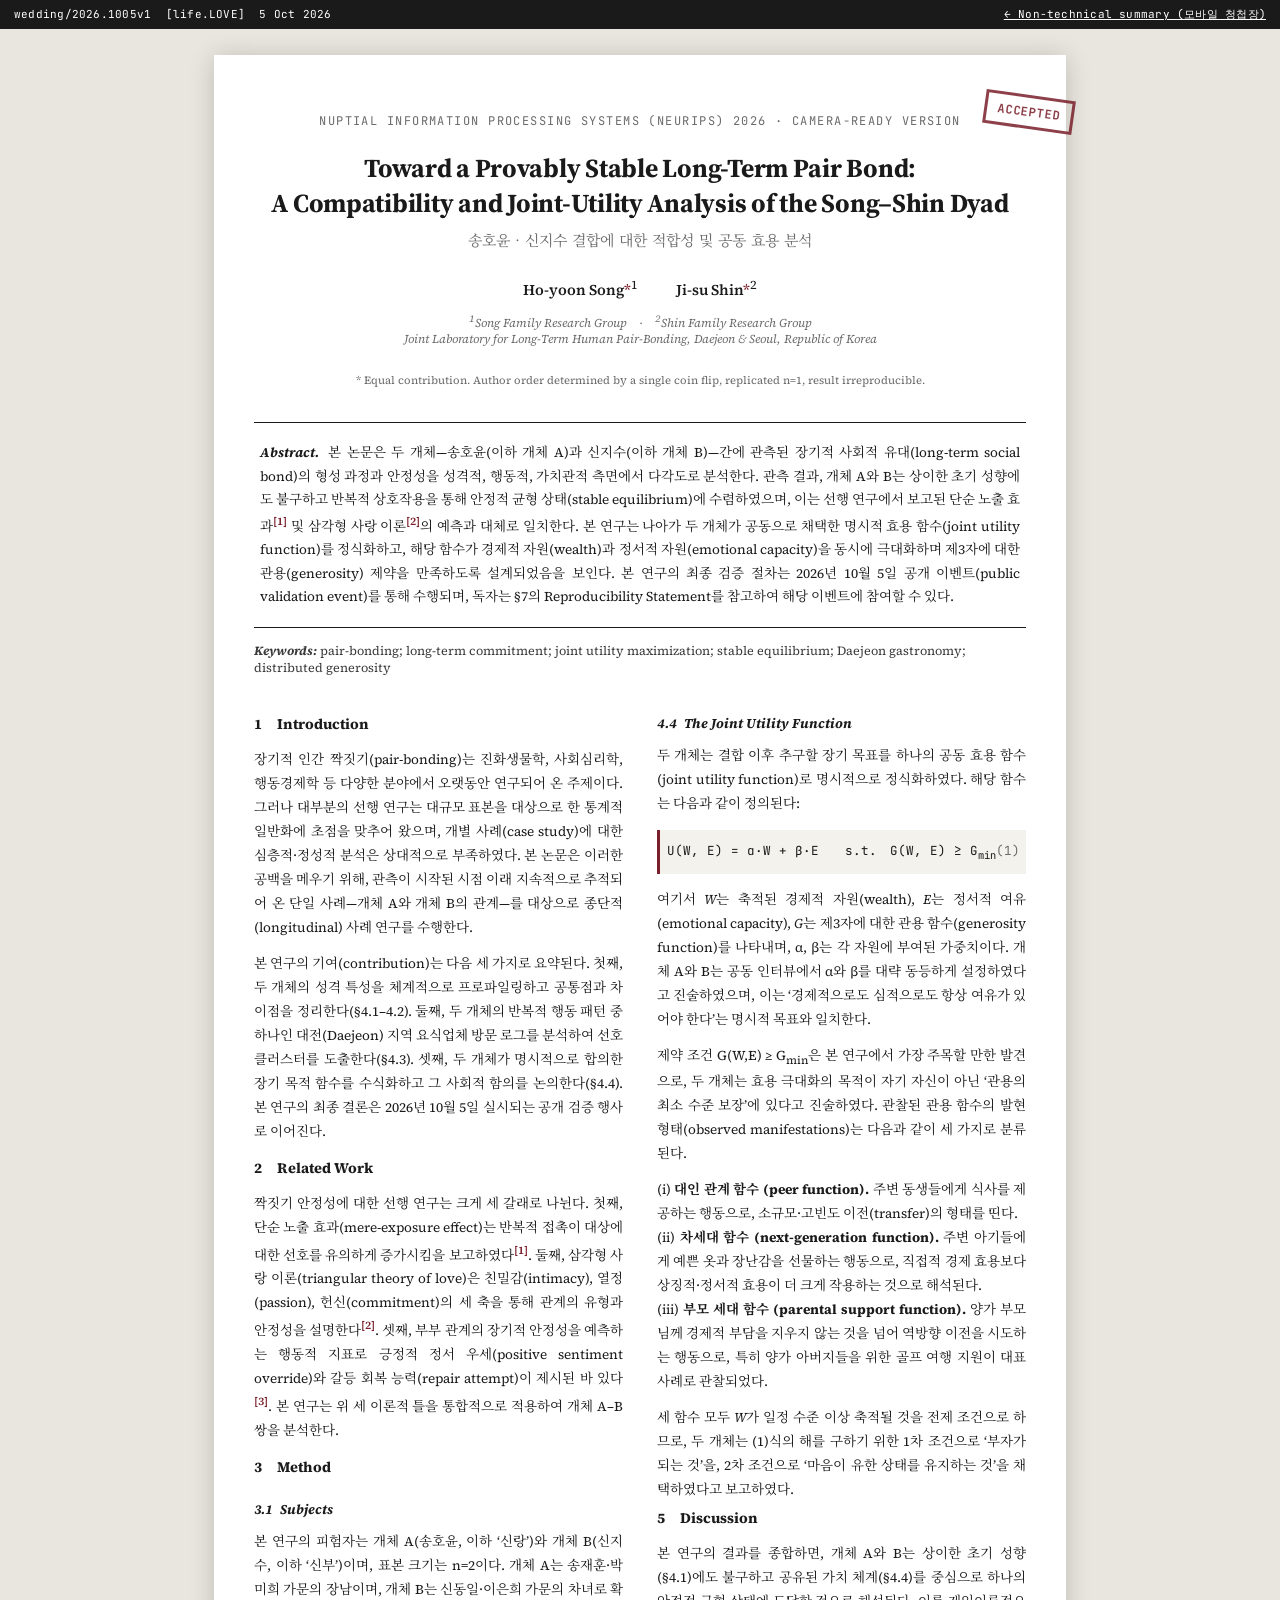
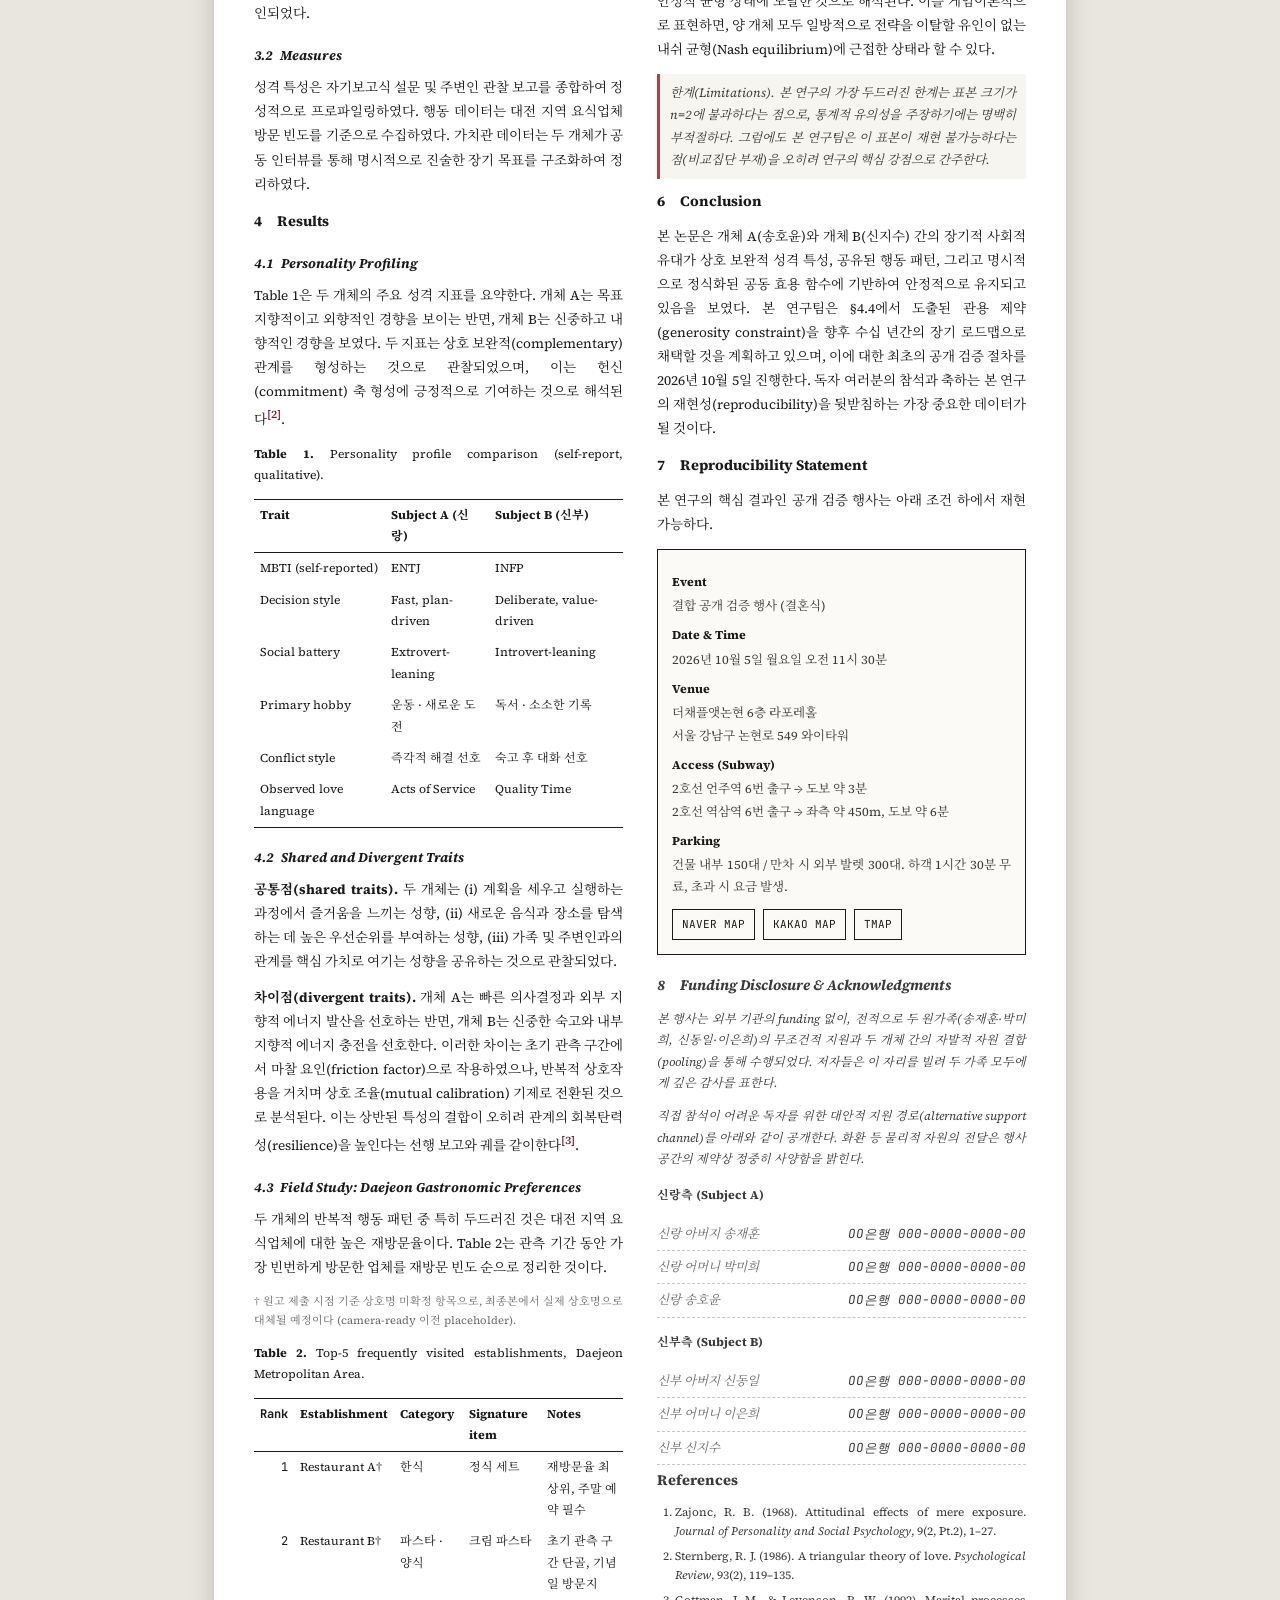
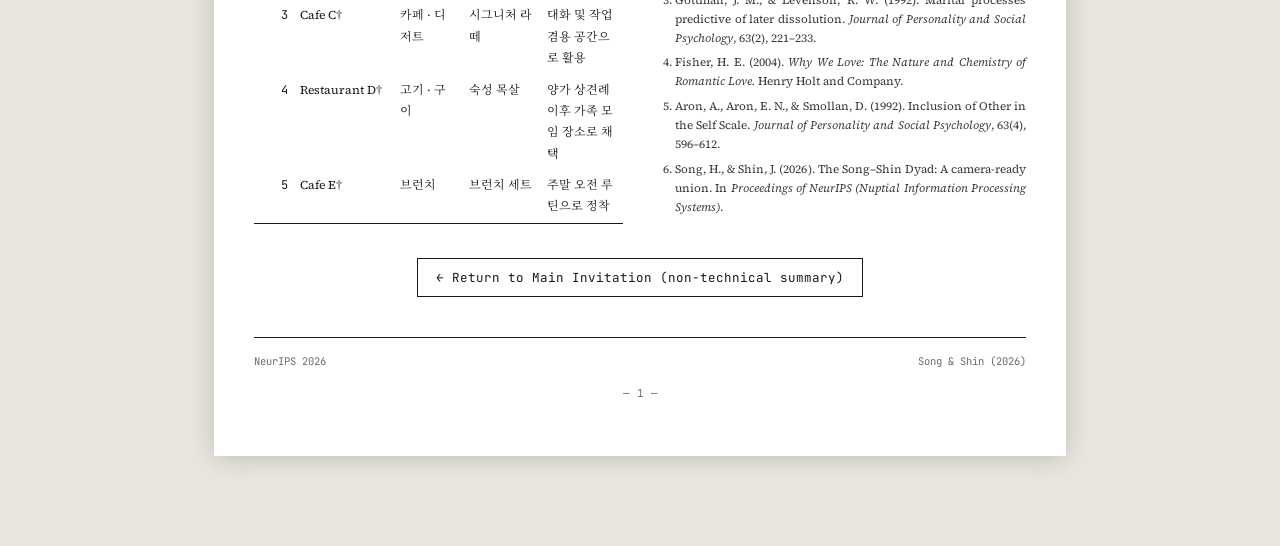
==== analysis/index.html @ 8af56f41 "Add /analysis: NeurIPS-paper-style couple analysis page Two-column academic-paper layout (single col" ====
<!DOCTYPE html>
<html lang="ko">
<head>
<meta charset="UTF-8">
<meta name="viewport" content="width=device-width, initial-scale=1.0">
<title>Toward a Provably Stable Long-Term Pair Bond — Song &amp; Shin, 2026</title>
<meta name="description" content="송호윤·신지수 결합에 대한 적합성 및 공동 효용 분석 (NeurIPS 2026 style)">
<link rel="stylesheet" href="../assets/css/analysis.css">
</head>
<body>

<div class="arxiv-bar">
  <span>wedding/2026.1005v1&nbsp; [life.LOVE] &nbsp;5 Oct 2026</span>
  <a href="../index.html">&larr; Non-technical summary (모바일 청첩장)</a>
</div>

<div class="paper-shell">
  <article class="paper">
    <div class="status-stamp">ACCEPTED</div>

    <p class="venue-line">Nuptial Information Processing Systems (NeurIPS) 2026 · Camera-Ready Version</p>

    <h1 class="paper-title-en">Toward a Provably Stable Long-Term Pair Bond:<br>A Compatibility and Joint-Utility Analysis of the Song&ndash;Shin Dyad</h1>
    <p class="paper-title-kr">송호윤 · 신지수 결합에 대한 적합성 및 공동 효용 분석</p>

    <p class="authors">
      <span class="name">Ho-yoon Song<span class="star">*</span></span><sup>1</sup>
      &emsp;&emsp;
      <span class="name">Ji-su Shin<span class="star">*</span></span><sup>2</sup>
    </p>
    <p class="affil">
      <sup>1</sup>Song Family Research Group&emsp;·&emsp;<sup>2</sup>Shin Family Research Group<br>
      Joint Laboratory for Long-Term Human Pair-Bonding, Daejeon &amp; Seoul, Republic of Korea
    </p>
    <p class="equal-contrib">* Equal contribution. Author order determined by a single coin flip, replicated n=1, result irreproducible.</p>

    <div class="abstract-box">
      <p><span class="label">Abstract.</span>
      본 논문은 두 개체&mdash;송호윤(이하 개체 A)과 신지수(이하 개체 B)&mdash;간에 관측된 장기적 사회적 유대(long-term social bond)의 형성 과정과 안정성을 성격적, 행동적, 가치관적 측면에서 다각도로 분석한다. 관측 결과, 개체 A와 B는 상이한 초기 성향에도 불구하고 반복적 상호작용을 통해 안정적 균형 상태(stable equilibrium)에 수렴하였으며, 이는 선행 연구에서 보고된 단순 노출 효과<sup class="cite">[1]</sup> 및 삼각형 사랑 이론<sup class="cite">[2]</sup>의 예측과 대체로 일치한다. 본 연구는 나아가 두 개체가 공동으로 채택한 명시적 효용 함수(joint utility function)를 정식화하고, 해당 함수가 경제적 자원(wealth)과 정서적 자원(emotional capacity)을 동시에 극대화하며 제3자에 대한 관용(generosity) 제약을 만족하도록 설계되었음을 보인다. 본 연구의 최종 검증 절차는 2026년 10월 5일 공개 이벤트(public validation event)를 통해 수행되며, 독자는 §7의 Reproducibility Statement를 참고하여 해당 이벤트에 참여할 수 있다.</p>
    </div>
    <p class="keywords"><span class="label">Keywords:</span> pair-bonding; long-term commitment; joint utility maximization; stable equilibrium; Daejeon gastronomy; distributed generosity</p>

    <div class="paper-body">

      <div class="section">
        <h2>1&emsp;Introduction</h2>
        <p>장기적 인간 짝짓기(pair-bonding)는 진화생물학, 사회심리학, 행동경제학 등 다양한 분야에서 오랫동안 연구되어 온 주제이다. 그러나 대부분의 선행 연구는 대규모 표본을 대상으로 한 통계적 일반화에 초점을 맞추어 왔으며, 개별 사례(case study)에 대한 심층적&middot;정성적 분석은 상대적으로 부족하였다. 본 논문은 이러한 공백을 메우기 위해, 관측이 시작된 시점 이래 지속적으로 추적되어 온 단일 사례&mdash;개체 A와 개체 B의 관계&mdash;를 대상으로 종단적(longitudinal) 사례 연구를 수행한다.</p>
        <p>본 연구의 기여(contribution)는 다음 세 가지로 요약된다. 첫째, 두 개체의 성격 특성을 체계적으로 프로파일링하고 공통점과 차이점을 정리한다(§4.1&ndash;4.2). 둘째, 두 개체의 반복적 행동 패턴 중 하나인 대전(Daejeon) 지역 요식업체 방문 로그를 분석하여 선호 클러스터를 도출한다(§4.3). 셋째, 두 개체가 명시적으로 합의한 장기 목적 함수를 수식화하고 그 사회적 함의를 논의한다(§4.4). 본 연구의 최종 결론은 2026년 10월 5일 실시되는 공개 검증 행사로 이어진다.</p>
      </div>

      <div class="section">
        <h2>2&emsp;Related Work</h2>
        <p>짝짓기 안정성에 대한 선행 연구는 크게 세 갈래로 나뉜다. 첫째, 단순 노출 효과(mere-exposure effect)는 반복적 접촉이 대상에 대한 선호를 유의하게 증가시킴을 보고하였다<sup class="cite">[1]</sup>. 둘째, 삼각형 사랑 이론(triangular theory of love)은 친밀감(intimacy), 열정(passion), 헌신(commitment)의 세 축을 통해 관계의 유형과 안정성을 설명한다<sup class="cite">[2]</sup>. 셋째, 부부 관계의 장기적 안정성을 예측하는 행동적 지표로 긍정적 정서 우세(positive sentiment override)와 갈등 회복 능력(repair attempt)이 제시된 바 있다<sup class="cite">[3]</sup>. 본 연구는 위 세 이론적 틀을 통합적으로 적용하여 개체 A&ndash;B 쌍을 분석한다.</p>
      </div>

      <div class="section">
        <h2>3&emsp;Method</h2>
        <h3>3.1&ensp;Subjects</h3>
        <p>본 연구의 피험자는 개체 A(송호윤, 이하 &lsquo;신랑&rsquo;)와 개체 B(신지수, 이하 &lsquo;신부&rsquo;)이며, 표본 크기는 n=2이다. 개체 A는 송재훈&middot;박미희 가문의 장남이며, 개체 B는 신동일&middot;이은희 가문의 차녀로 확인되었다.</p>
        <h3>3.2&ensp;Measures</h3>
        <p>성격 특성은 자기보고식 설문 및 주변인 관찰 보고를 종합하여 정성적으로 프로파일링하였다. 행동 데이터는 대전 지역 요식업체 방문 빈도를 기준으로 수집하였다. 가치관 데이터는 두 개체가 공동 인터뷰를 통해 명시적으로 진술한 장기 목표를 구조화하여 정리하였다.</p>
      </div>

      <div class="section">
        <h2>4&emsp;Results</h2>

        <h3>4.1&ensp;Personality Profiling</h3>
        <p>Table 1은 두 개체의 주요 성격 지표를 요약한다. 개체 A는 목표지향적이고 외향적인 경향을 보이는 반면, 개체 B는 신중하고 내향적인 경향을 보였다. 두 지표는 상호 보완적(complementary) 관계를 형성하는 것으로 관찰되었으며, 이는 헌신(commitment) 축 형성에 긍정적으로 기여하는 것으로 해석된다<sup class="cite">[2]</sup>.</p>

        <div class="table-wrap">
          <p class="table-caption"><span class="tag">Table 1.</span> Personality profile comparison (self-report, qualitative).</p>
          <table class="academic">
            <thead>
              <tr><th>Trait</th><th>Subject A (신랑)</th><th>Subject B (신부)</th></tr>
            </thead>
            <tbody>
              <tr><td>MBTI (self-reported)</td><td>ENTJ</td><td>INFP</td></tr>
              <tr><td>Decision style</td><td>Fast, plan-driven</td><td>Deliberate, value-driven</td></tr>
              <tr><td>Social battery</td><td>Extrovert-leaning</td><td>Introvert-leaning</td></tr>
              <tr><td>Primary hobby</td><td>운동 · 새로운 도전</td><td>독서 · 소소한 기록</td></tr>
              <tr><td>Conflict style</td><td>즉각적 해결 선호</td><td>숙고 후 대화 선호</td></tr>
              <tr><td>Observed love language</td><td>Acts of Service</td><td>Quality Time</td></tr>
            </tbody>
          </table>
        </div>

        <h3>4.2&ensp;Shared and Divergent Traits</h3>
        <p><strong>공통점(shared traits).</strong> 두 개체는 (i) 계획을 세우고 실행하는 과정에서 즐거움을 느끼는 성향, (ii) 새로운 음식과 장소를 탐색하는 데 높은 우선순위를 부여하는 성향, (iii) 가족 및 주변인과의 관계를 핵심 가치로 여기는 성향을 공유하는 것으로 관찰되었다.</p>
        <p><strong>차이점(divergent traits).</strong> 개체 A는 빠른 의사결정과 외부 지향적 에너지 발산을 선호하는 반면, 개체 B는 신중한 숙고와 내부 지향적 에너지 충전을 선호한다. 이러한 차이는 초기 관측 구간에서 마찰 요인(friction factor)으로 작용하였으나, 반복적 상호작용을 거치며 상호 조율(mutual calibration) 기제로 전환된 것으로 분석된다. 이는 상반된 특성의 결합이 오히려 관계의 회복탄력성(resilience)을 높인다는 선행 보고와 궤를 같이한다<sup class="cite">[3]</sup>.</p>

        <h3>4.3&ensp;Field Study: Daejeon Gastronomic Preferences</h3>
        <p>두 개체의 반복적 행동 패턴 중 특히 두드러진 것은 대전 지역 요식업체에 대한 높은 재방문율이다. Table 2는 관측 기간 동안 가장 빈번하게 방문한 업체를 재방문 빈도 순으로 정리한 것이다.</p>
        <p class="footnote">&dagger; 원고 제출 시점 기준 상호명 미확정 항목으로, 최종본에서 실제 상호명으로 대체될 예정이다 (camera-ready 이전 placeholder).</p>

        <div class="table-wrap">
          <p class="table-caption"><span class="tag">Table 2.</span> Top-5 frequently visited establishments, Daejeon Metropolitan Area.</p>
          <table class="academic">
            <thead>
              <tr><th class="num">Rank</th><th>Establishment</th><th>Category</th><th>Signature item</th><th>Notes</th></tr>
            </thead>
            <tbody>
              <tr><td class="num">1</td><td>Restaurant A&dagger;</td><td>한식</td><td>정식 세트</td><td>재방문율 최상위, 주말 예약 필수</td></tr>
              <tr><td class="num">2</td><td>Restaurant B&dagger;</td><td>파스타 · 양식</td><td>크림 파스타</td><td>초기 관측 구간 단골, 기념일 방문지</td></tr>
              <tr><td class="num">3</td><td>Cafe C&dagger;</td><td>카페 · 디저트</td><td>시그니처 라떼</td><td>대화 및 작업 겸용 공간으로 활용</td></tr>
              <tr><td class="num">4</td><td>Restaurant D&dagger;</td><td>고기 · 구이</td><td>숙성 목살</td><td>양가 상견례 이후 가족 모임 장소로 채택</td></tr>
              <tr><td class="num">5</td><td>Cafe E&dagger;</td><td>브런치</td><td>브런치 세트</td><td>주말 오전 루틴으로 정착</td></tr>
            </tbody>
          </table>
        </div>

        <h3>4.4&ensp;The Joint Utility Function</h3>
        <p>두 개체는 결합 이후 추구할 장기 목표를 하나의 공동 효용 함수(joint utility function)로 명시적으로 정식화하였다. 해당 함수는 다음과 같이 정의된다:</p>

        <div class="eqn">U(W, E) = &alpha;&middot;W + &beta;&middot;E&emsp;&emsp;s.t.&emsp;G(W, E) &ge; G<sub>min</sub><span class="eqn-num">(1)</span></div>

        <p>여기서 <em>W</em>는 축적된 경제적 자원(wealth), <em>E</em>는 정서적 여유(emotional capacity), <em>G</em>는 제3자에 대한 관용 함수(generosity function)를 나타내며, &alpha;, &beta;는 각 자원에 부여된 가중치이다. 개체 A와 B는 공동 인터뷰에서 &alpha;와 &beta;를 대략 동등하게 설정하였다고 진술하였으며, 이는 &lsquo;경제적으로도 심적으로도 항상 여유가 있어야 한다&rsquo;는 명시적 목표와 일치한다.</p>

        <p>제약 조건 G(W,E) &ge; G<sub>min</sub>은 본 연구에서 가장 주목할 만한 발견으로, 두 개체는 효용 극대화의 목적이 자기 자신이 아닌 &lsquo;관용의 최소 수준 보장&rsquo;에 있다고 진술하였다. 관찰된 관용 함수의 발현 형태(observed manifestations)는 다음과 같이 세 가지로 분류된다.</p>
        <p>(i) <strong>대인 관계 함수 (peer function).</strong> 주변 동생들에게 식사를 제공하는 행동으로, 소규모&middot;고빈도 이전(transfer)의 형태를 띤다.<br>
        (ii) <strong>차세대 함수 (next-generation function).</strong> 주변 아기들에게 예쁜 옷과 장난감을 선물하는 행동으로, 직접적 경제 효용보다 상징적&middot;정서적 효용이 더 크게 작용하는 것으로 해석된다.<br>
        (iii) <strong>부모 세대 함수 (parental support function).</strong> 양가 부모님께 경제적 부담을 지우지 않는 것을 넘어 역방향 이전을 시도하는 행동으로, 특히 양가 아버지들을 위한 골프 여행 지원이 대표 사례로 관찰되었다.</p>
        <p>세 함수 모두 <em>W</em>가 일정 수준 이상 축적될 것을 전제 조건으로 하므로, 두 개체는 (1)식의 해를 구하기 위한 1차 조건으로 &lsquo;부자가 되는 것&rsquo;을, 2차 조건으로 &lsquo;마음이 유한 상태를 유지하는 것&rsquo;을 채택하였다고 보고하였다.</p>
      </div>

      <div class="section">
        <h2>5&emsp;Discussion</h2>
        <p>본 연구의 결과를 종합하면, 개체 A와 B는 상이한 초기 성향(§4.1)에도 불구하고 공유된 가치 체계(§4.4)를 중심으로 하나의 안정적 균형 상태에 도달한 것으로 해석된다. 이를 게임이론적으로 표현하면, 양 개체 모두 일방적으로 전략을 이탈할 유인이 없는 내쉬 균형(Nash equilibrium)에 근접한 상태라 할 수 있다.</p>
        <blockquote class="note">한계(Limitations). 본 연구의 가장 두드러진 한계는 표본 크기가 n=2에 불과하다는 점으로, 통계적 유의성을 주장하기에는 명백히 부적절하다. 그럼에도 본 연구팀은 이 표본이 재현 불가능하다는 점(비교집단 부재)을 오히려 연구의 핵심 강점으로 간주한다.</blockquote>
      </div>

      <div class="section">
        <h2>6&emsp;Conclusion</h2>
        <p>본 논문은 개체 A(송호윤)와 개체 B(신지수) 간의 장기적 사회적 유대가 상호 보완적 성격 특성, 공유된 행동 패턴, 그리고 명시적으로 정식화된 공동 효용 함수에 기반하여 안정적으로 유지되고 있음을 보였다. 본 연구팀은 §4.4에서 도출된 관용 제약(generosity constraint)을 향후 수십 년간의 장기 로드맵으로 채택할 것을 계획하고 있으며, 이에 대한 최초의 공개 검증 절차를 2026년 10월 5일 진행한다. 독자 여러분의 참석과 축하는 본 연구의 재현성(reproducibility)을 뒷받침하는 가장 중요한 데이터가 될 것이다.</p>
      </div>

      <div class="section">
        <h2>7&emsp;Reproducibility Statement</h2>
        <p>본 연구의 핵심 결과인 공개 검증 행사는 아래 조건 하에서 재현 가능하다.</p>
        <div class="repro">
          <dl>
            <dt>Event</dt><dd>결합 공개 검증 행사 (결혼식)</dd>
            <dt>Date &amp; Time</dt><dd>2026년 10월 5일 월요일 오전 11시 30분</dd>
            <dt>Venue</dt><dd>더채플앳논현 6층 라포레홀<br>서울 강남구 논현로 549 와이타워</dd>
            <dt>Access (Subway)</dt><dd>2호선 언주역 6번 출구 → 도보 약 3분<br>2호선 역삼역 6번 출구 → 좌측 약 450m, 도보 약 6분</dd>
            <dt>Parking</dt><dd>건물 내부 150대 / 만차 시 외부 발렛 300대. 하객 1시간 30분 무료, 초과 시 요금 발생.</dd>
          </dl>
          <div class="btn-row">
            <a href="https://map.naver.com/p/search/%EB%8D%94%EC%B1%84%ED%94%8C%EC%95%B3%EB%85%BC%ED%98%84" target="_blank" rel="noopener">NAVER MAP</a>
            <a href="https://map.kakao.com/?q=%EB%8D%94%EC%B1%84%ED%94%8C%EC%95%B3%EB%85%BC%ED%98%84" target="_blank" rel="noopener">KAKAO MAP</a>
            <a href="https://tmap.life/e737b422" target="_blank" rel="noopener">TMAP</a>
          </div>
        </div>
      </div>

      <div class="section ack">
        <h2>8&emsp;Funding Disclosure &amp; Acknowledgments</h2>
        <p>본 행사는 외부 기관의 funding 없이, 전적으로 두 원가족(송재훈&middot;박미희, 신동일&middot;이은희)의 무조건적 지원과 두 개체 간의 자발적 자원 결합(pooling)을 통해 수행되었다. 저자들은 이 자리를 빌려 두 가족 모두에게 깊은 감사를 표한다.</p>
        <p>직접 참석이 어려운 독자를 위한 대안적 지원 경로(alternative support channel)를 아래와 같이 공개한다. 화환 등 물리적 자원의 전달은 행사 공간의 제약상 정중히 사양함을 밝힌다.</p>

        <p style="font-weight:700; font-style:normal; margin-top:14px;">신랑측 (Subject A)</p>
        <ul class="account-list">
          <li><span class="who">신랑 아버지 송재훈</span><span class="num">OO은행 000-0000-0000-00</span></li>
          <li><span class="who">신랑 어머니 박미희</span><span class="num">OO은행 000-0000-0000-00</span></li>
          <li><span class="who">신랑 송호윤</span><span class="num">OO은행 000-0000-0000-00</span></li>
        </ul>
        <p style="font-weight:700; font-style:normal; margin-top:14px;">신부측 (Subject B)</p>
        <ul class="account-list">
          <li><span class="who">신부 아버지 신동일</span><span class="num">OO은행 000-0000-0000-00</span></li>
          <li><span class="who">신부 어머니 이은희</span><span class="num">OO은행 000-0000-0000-00</span></li>
          <li><span class="who">신부 신지수</span><span class="num">OO은행 000-0000-0000-00</span></li>
        </ul>
      </div>

      <div class="section references">
        <h2>References</h2>
        <ol>
          <li>Zajonc, R. B. (1968). Attitudinal effects of mere exposure. <em>Journal of Personality and Social Psychology</em>, 9(2, Pt.2), 1&ndash;27.</li>
          <li>Sternberg, R. J. (1986). A triangular theory of love. <em>Psychological Review</em>, 93(2), 119&ndash;135.</li>
          <li>Gottman, J. M., &amp; Levenson, R. W. (1992). Marital processes predictive of later dissolution. <em>Journal of Personality and Social Psychology</em>, 63(2), 221&ndash;233.</li>
          <li>Fisher, H. E. (2004). <em>Why We Love: The Nature and Chemistry of Romantic Love.</em> Henry Holt and Company.</li>
          <li>Aron, A., Aron, E. N., &amp; Smollan, D. (1992). Inclusion of Other in the Self Scale. <em>Journal of Personality and Social Psychology</em>, 63(4), 596&ndash;612.</li>
          <li>Song, H., &amp; Shin, J. (2026). The Song&ndash;Shin Dyad: A camera-ready union. In <em>Proceedings of NeurIPS (Nuptial Information Processing Systems)</em>.</li>
        </ol>
      </div>

    </div>

    <a class="back-link" href="../index.html">&larr; Return to Main Invitation (non-technical summary)</a>
    <div class="paper-footer">
      <span>NeurIPS 2026</span>
      <span>Song &amp; Shin (2026)</span>
    </div>
    <div class="page-num">&mdash; 1 &mdash;</div>
  </article>
</div>

</body>
</html>
---- assets/css/analysis.css ----
@import url('https://fonts.googleapis.com/css2?family=Noto+Serif+KR:wght@400;500;600;700&family=Source+Serif+4:ital,opsz,wght@0,8..60,400;0,8..60,600;1,8..60,400&family=JetBrains+Mono:wght@400;500&display=swap');

:root {
  --paper-bg: #ffffff;
  --page-bg: #e9e6df;
  --ink: #1a1a1a;
  --ink-soft: #3a3a3a;
  --rule: #1a1a1a;
  --muted: #6b6b6b;
  --accent: #7a1f2b;
  --accent-soft: #a8434f;
  --table-line: #1a1a1a;
  --serif-kr: "Noto Serif KR", serif;
  --serif-en: "Source Serif 4", "Times New Roman", Times, serif;
  --mono: "JetBrains Mono", ui-monospace, monospace;
}

* { box-sizing: border-box; }

html, body {
  margin: 0;
  padding: 0;
  background: var(--page-bg);
  color: var(--ink);
  font-family: var(--serif-en), var(--serif-kr);
}

.arxiv-bar {
  background: var(--ink);
  color: #fff;
  font-family: var(--mono);
  font-size: 11px;
  letter-spacing: 0.02em;
  padding: 7px 14px;
  display: flex;
  justify-content: space-between;
  flex-wrap: wrap;
  gap: 6px;
}
.arxiv-bar a { color: #fff; text-decoration: underline; }

.paper-shell {
  max-width: 880px;
  margin: 0 auto;
  padding: 26px 14px 90px;
}

.paper {
  background: var(--paper-bg);
  box-shadow: 0 2px 24px rgba(0,0,0,0.18);
  padding: 46px 40px 56px;
  position: relative;
}

.status-stamp {
  position: absolute;
  top: 40px;
  right: -8px;
  transform: rotate(8deg);
  border: 3px solid var(--accent);
  color: var(--accent);
  font-family: var(--mono);
  font-weight: 700;
  font-size: 12px;
  letter-spacing: 0.08em;
  padding: 6px 10px;
  opacity: 0.85;
}
@media (max-width: 640px) {
  .status-stamp {
    position: static;
    display: block;
    width: fit-content;
    margin: 0 auto 22px;
    transform: none;
  }
}

/* ---------- Header ---------- */
.venue-line {
  text-align: center;
  font-size: 12px;
  letter-spacing: 0.12em;
  color: var(--muted);
  text-transform: uppercase;
  margin-bottom: 22px;
  font-family: var(--mono);
}

.paper-title-en {
  text-align: center;
  font-size: 26px;
  font-weight: 700;
  line-height: 1.35;
  margin: 0 0 8px;
  letter-spacing: -0.01em;
}
.paper-title-kr {
  text-align: center;
  font-family: var(--serif-kr);
  font-size: 15px;
  color: var(--muted);
  margin: 0 0 26px;
}

.authors {
  text-align: center;
  font-size: 15px;
  margin-bottom: 4px;
}
.authors .name { font-weight: 600; }
.authors .star { color: var(--accent); }
.affil {
  text-align: center;
  font-size: 12px;
  color: var(--muted);
  font-style: italic;
  margin-bottom: 26px;
}
.equal-contrib {
  text-align: center;
  font-size: 11px;
  color: var(--muted);
  margin-bottom: 34px;
}

.abstract-box {
  border-top: 1.4px solid var(--rule);
  border-bottom: 1.4px solid var(--rule);
  padding: 18px 6px;
  margin-bottom: 10px;
}
.abstract-box .label {
  font-weight: 700;
  font-style: italic;
  margin-right: 4px;
}
.abstract-box p { margin: 0; font-size: 13.5px; line-height: 1.75; text-align: justify; }

.keywords {
  font-size: 12.5px;
  margin: 14px 0 36px;
  color: var(--ink-soft);
}
.keywords .label { font-weight: 700; font-style: italic; }

/* ---------- Body / two-column ---------- */
.paper-body {
  column-count: 1;
  column-gap: 34px;
  font-size: 13.5px;
  line-height: 1.78;
  text-align: justify;
}
@media (min-width: 720px) {
  .paper-body { column-count: 2; }
}

.paper-body h2 {
  font-size: 14.5px;
  font-weight: 700;
  margin: 0 0 10px;
  break-after: avoid;
  break-inside: avoid;
}
.paper-body h3 {
  font-size: 13.5px;
  font-weight: 700;
  font-style: italic;
  margin: 18px 0 8px;
  break-after: avoid;
}
.paper-body p { margin: 0 0 12px; }
.paper-body .section { margin-bottom: 4px; }

.eqn {
  font-family: var(--mono);
  font-size: 12.5px;
  text-align: center;
  margin: 14px 0;
  padding: 10px 6px;
  background: #f4f2ec;
  border-left: 3px solid var(--accent);
  break-inside: avoid;
}
.eqn-num { float: right; color: var(--muted); }

.footnote {
  font-size: 11px;
  color: var(--muted);
  break-inside: avoid;
}

blockquote.note {
  margin: 10px 0;
  padding: 8px 10px;
  border-left: 3px solid var(--accent-soft);
  background: #f7f5f0;
  font-size: 12.5px;
  font-style: italic;
  color: var(--ink-soft);
  break-inside: avoid;
}

/* ---------- Tables ---------- */
.table-wrap {
  break-inside: avoid-column;
  margin: 6px 0 18px;
}
.table-caption {
  font-size: 12px;
  margin-bottom: 6px;
}
.table-caption .tag { font-weight: 700; }
table.academic {
  width: 100%;
  border-collapse: collapse;
  font-size: 12px;
}
table.academic caption { caption-side: top; text-align: left; }
table.academic thead tr { border-top: 1.4px solid var(--table-line); border-bottom: 1px solid var(--table-line); }
table.academic tbody tr:last-child { border-bottom: 1.4px solid var(--table-line); }
table.academic th, table.academic td {
  padding: 5px 6px;
  text-align: left;
  vertical-align: top;
}
table.academic th { font-weight: 700; }
table.academic td.num, table.academic th.num { text-align: right; font-family: var(--mono); }

/* ---------- Reproducibility / event details ---------- */
.repro {
  break-inside: avoid-column;
  border: 1px solid var(--rule);
  padding: 14px 14px 8px;
  margin: 6px 0 18px;
  background: #fbfaf7;
}
.repro dl { margin: 0; }
.repro dt {
  font-weight: 700;
  font-size: 12px;
  margin-top: 8px;
}
.repro dd {
  margin: 2px 0 0;
  font-size: 12.5px;
  color: var(--ink-soft);
}
.repro .btn-row {
  display: flex;
  gap: 8px;
  margin: 10px 0 6px;
  flex-wrap: wrap;
}
.repro .btn-row a {
  font-family: var(--mono);
  font-size: 11px;
  border: 1px solid var(--ink);
  padding: 5px 9px;
  text-decoration: none;
  color: var(--ink);
}
.repro .btn-row a:hover { background: var(--ink); color: #fff; }

.account-list {
  font-size: 12.5px;
  margin: 6px 0 0;
  padding-left: 0;
  list-style: none;
}
.account-list li {
  display: flex;
  justify-content: space-between;
  gap: 8px;
  border-bottom: 1px dashed #c9c5ba;
  padding: 5px 0;
}
.account-list li .who { color: var(--muted); white-space: nowrap; }
.account-list li .num { font-family: var(--mono); }
@media (max-width: 480px) {
  .account-list li {
    flex-direction: column;
    gap: 2px;
  }
}

/* ---------- References ---------- */
.references {
  break-inside: avoid-column;
  font-size: 11.5px;
  line-height: 1.65;
  color: var(--ink-soft);
}
.references ol { margin: 0; padding-left: 18px; }
.references li { margin-bottom: 6px; }

.ack {
  font-size: 12px;
  font-style: italic;
  color: var(--ink-soft);
  break-inside: avoid-column;
}

/* ---------- Footer / nav ---------- */
.paper-footer {
  margin-top: 40px;
  padding-top: 16px;
  border-top: 1px solid var(--rule);
  display: flex;
  justify-content: space-between;
  align-items: center;
  font-family: var(--mono);
  font-size: 10.5px;
  color: var(--muted);
}

.back-link {
  display: block;
  text-align: center;
  margin: 22px auto 0;
  font-family: var(--mono);
  font-size: 12.5px;
  color: var(--ink);
  text-decoration: none;
  border: 1px solid var(--ink);
  padding: 10px 18px;
  width: fit-content;
  background: #fff;
}
.back-link:hover { background: var(--ink); color: #fff; }

.page-num {
  text-align: center;
  font-family: var(--mono);
  font-size: 11px;
  color: var(--muted);
  margin-top: 18px;
}

sup.cite { color: var(--accent); font-weight: 600; }
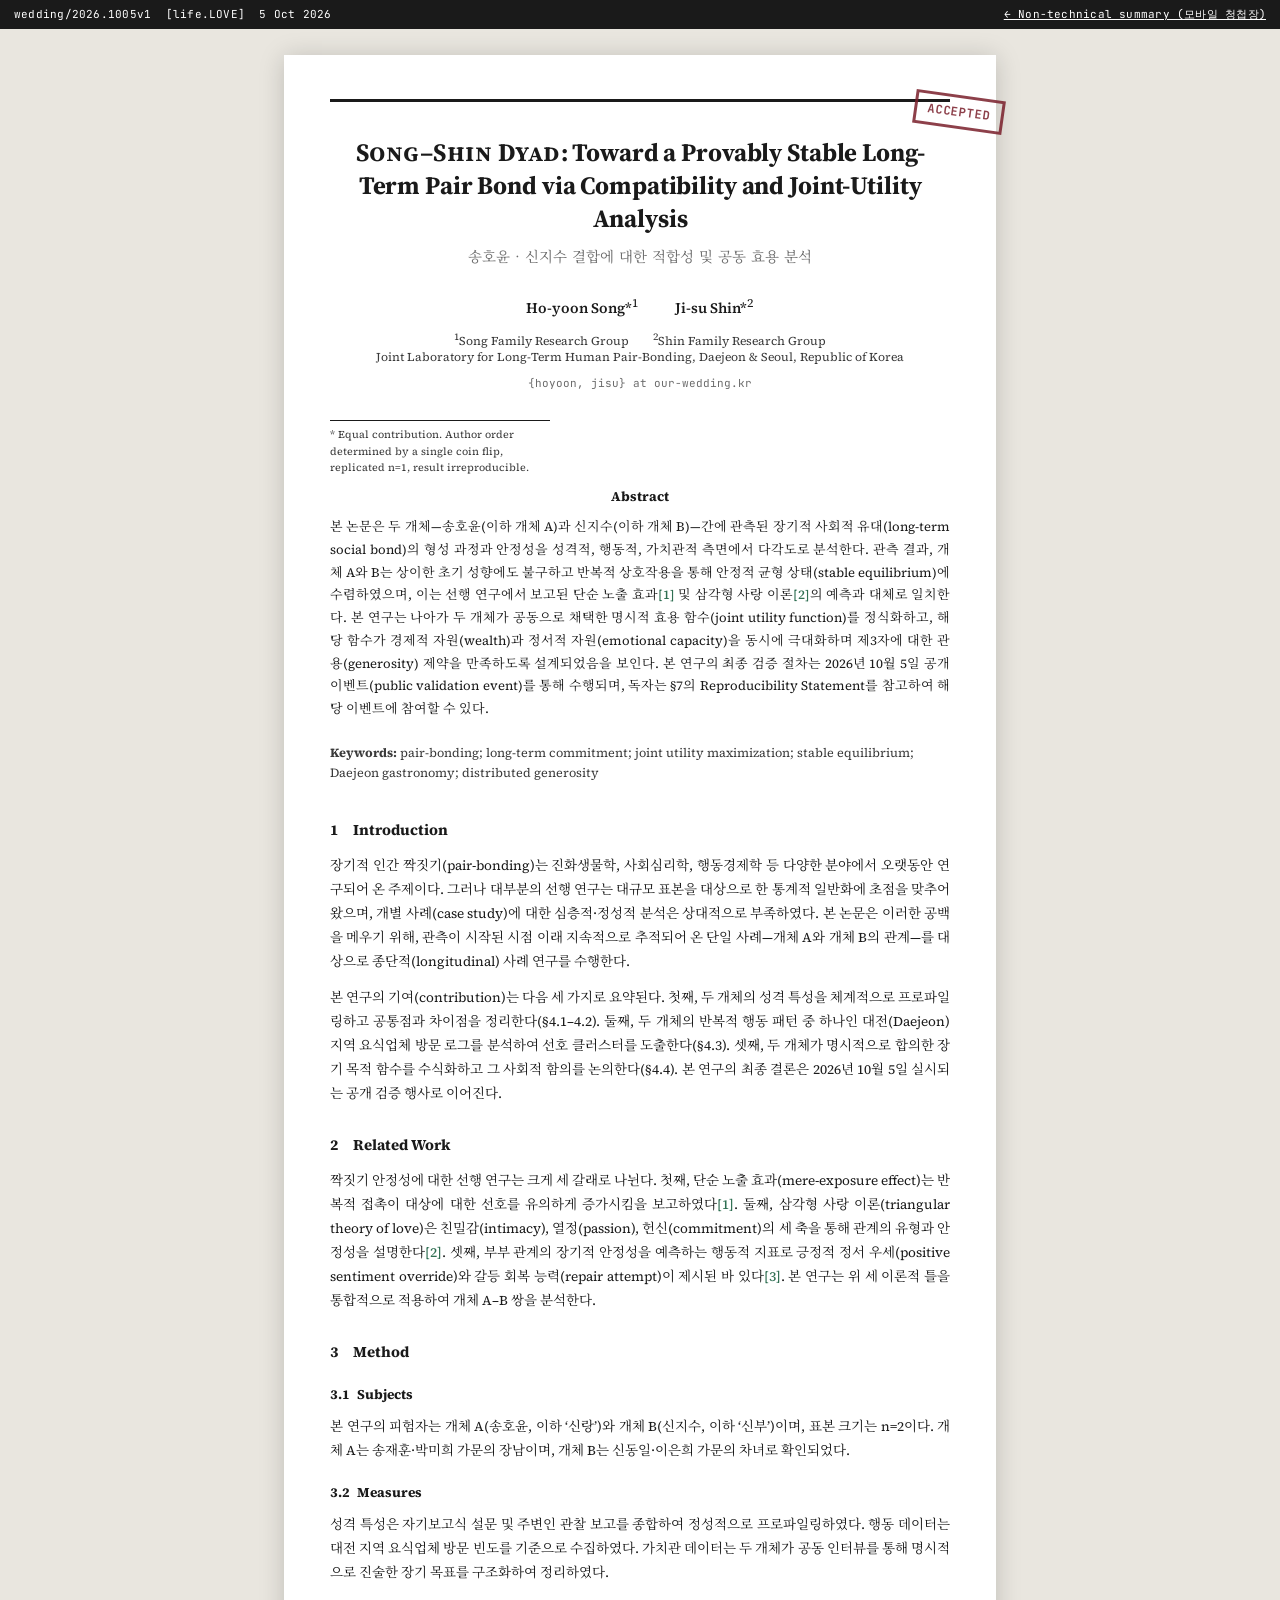
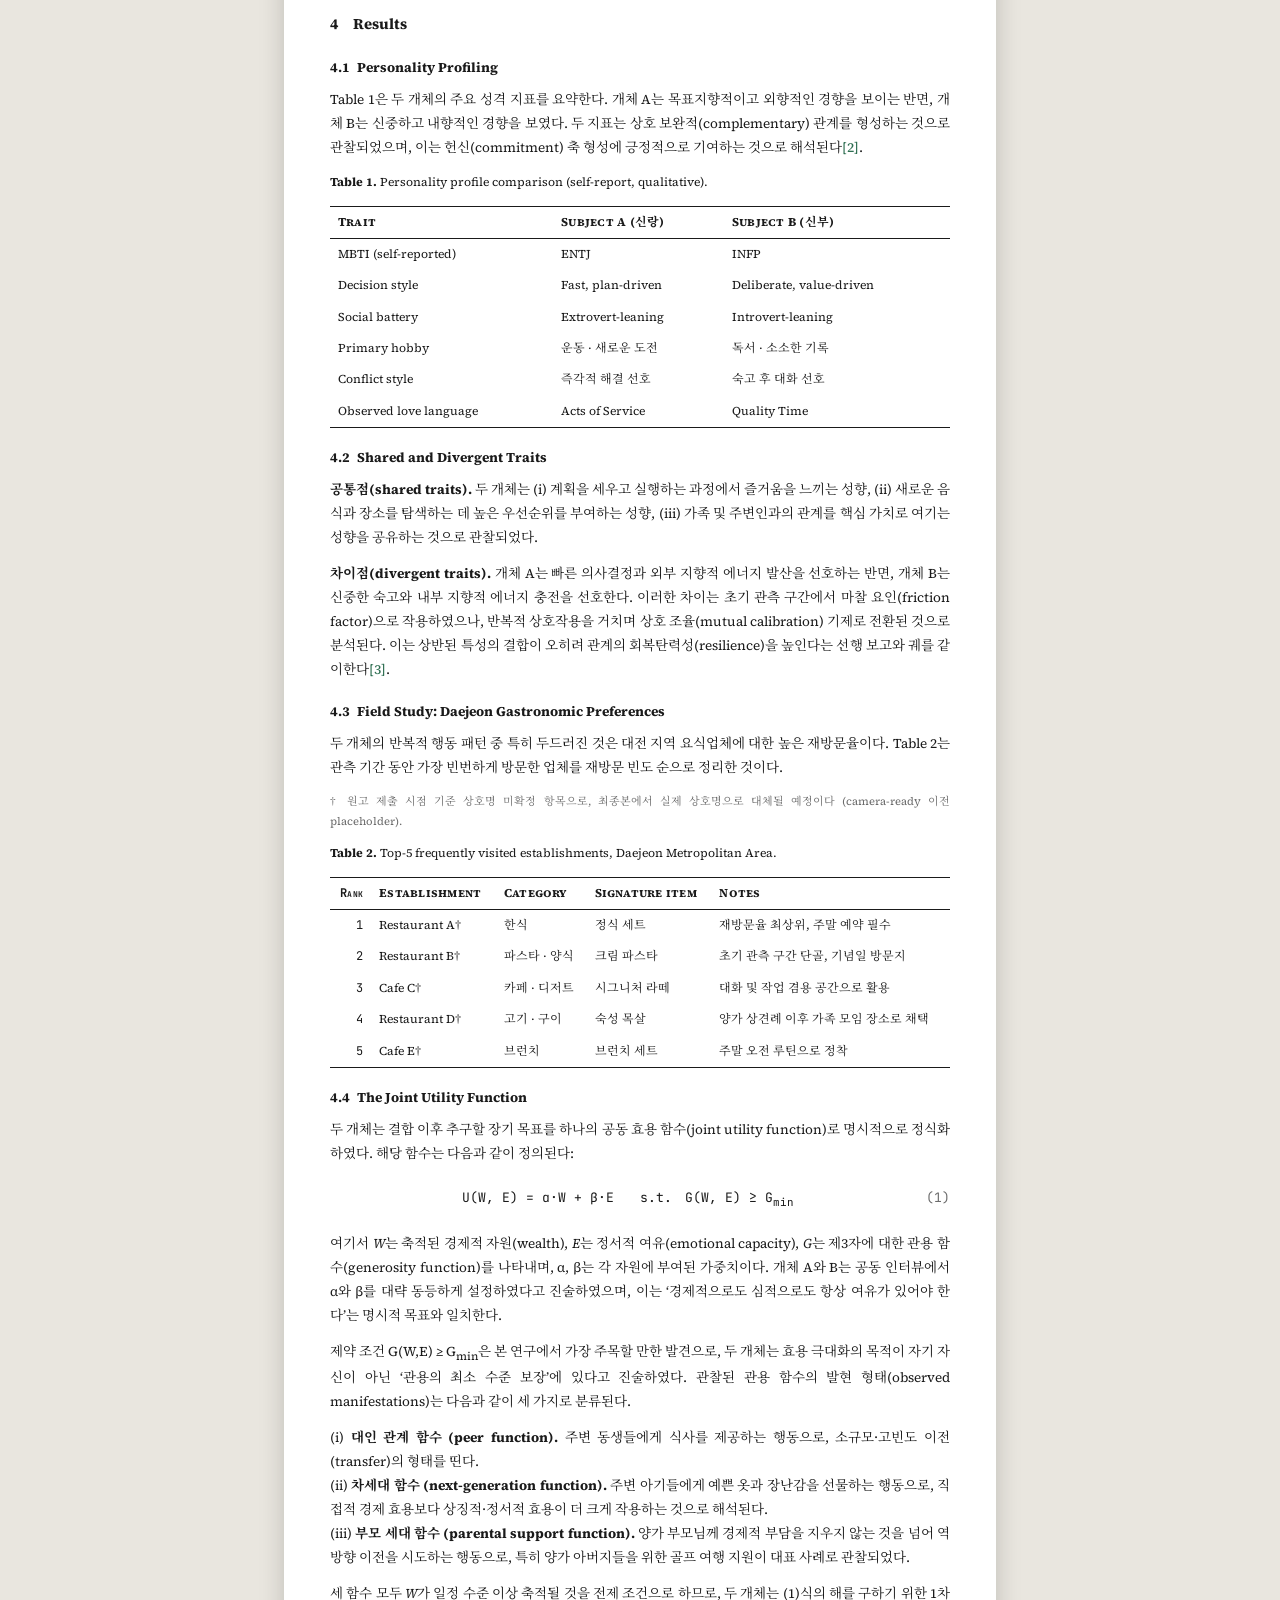
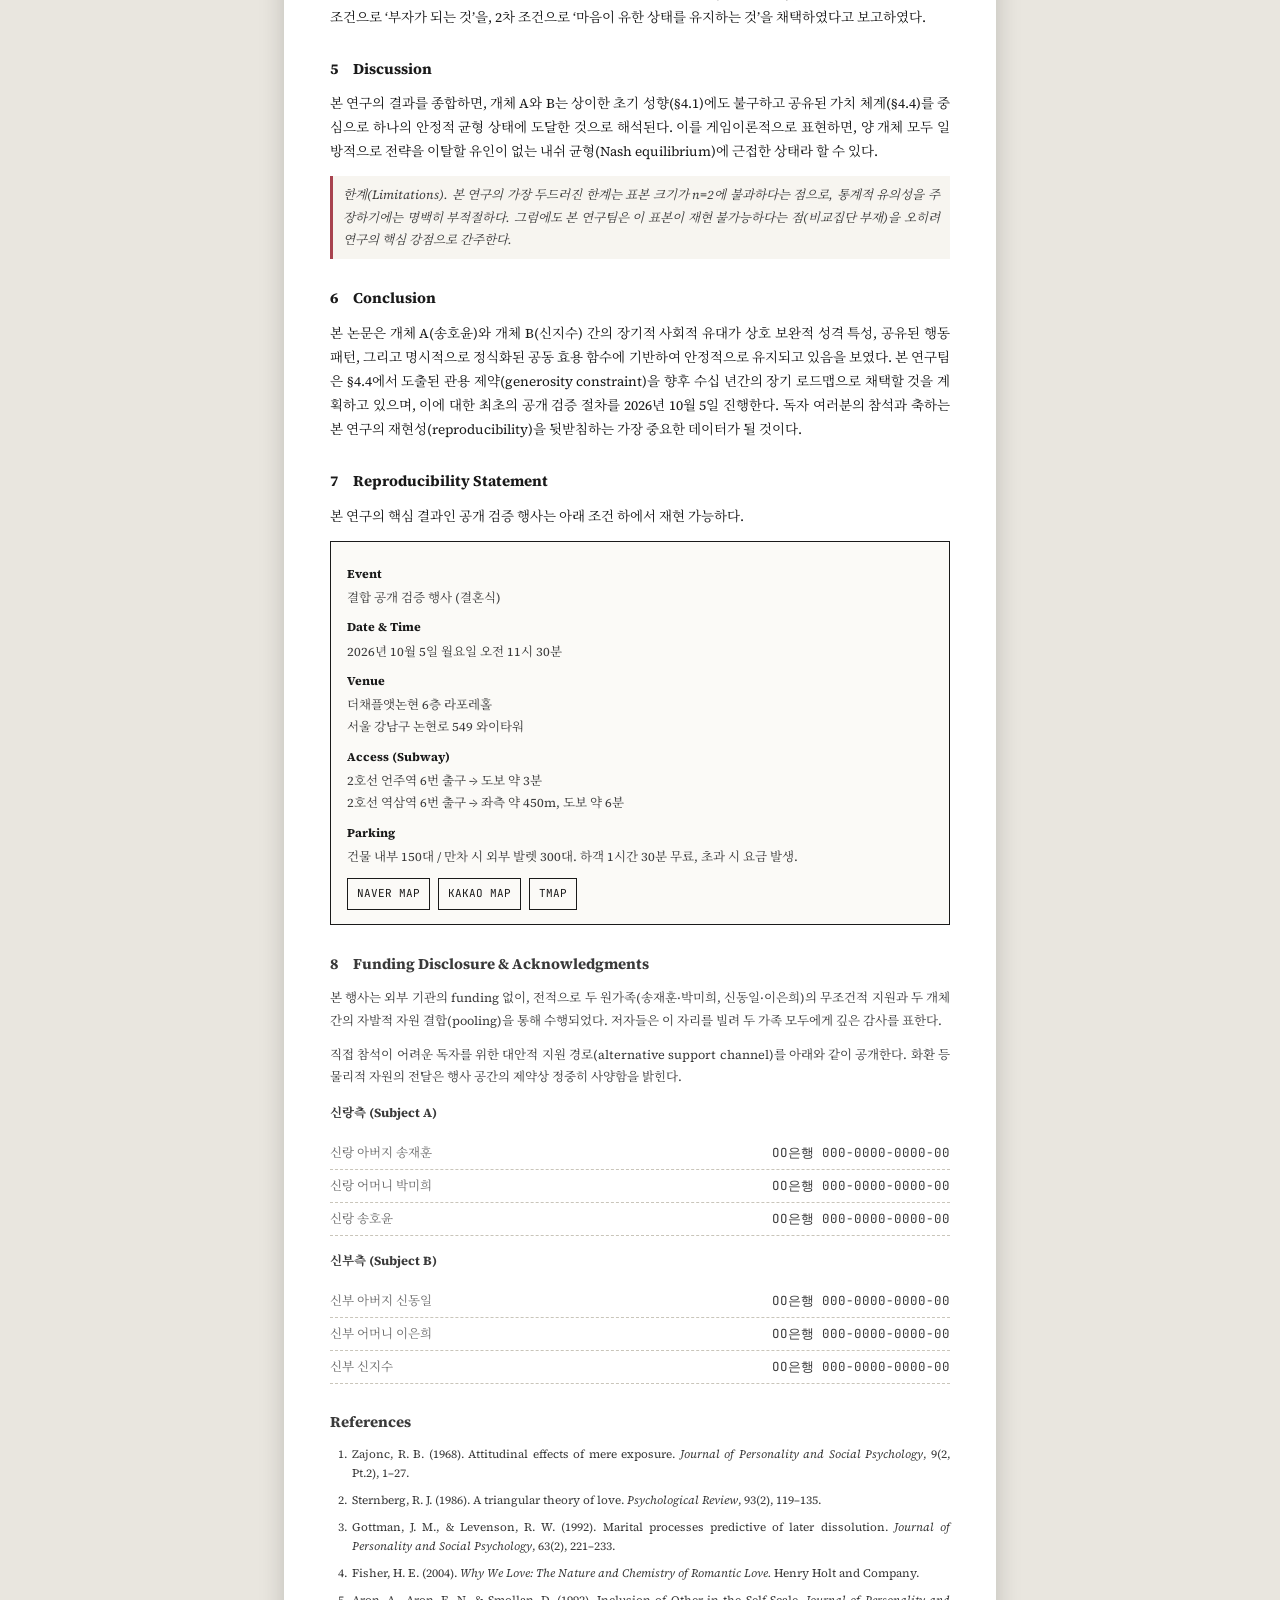
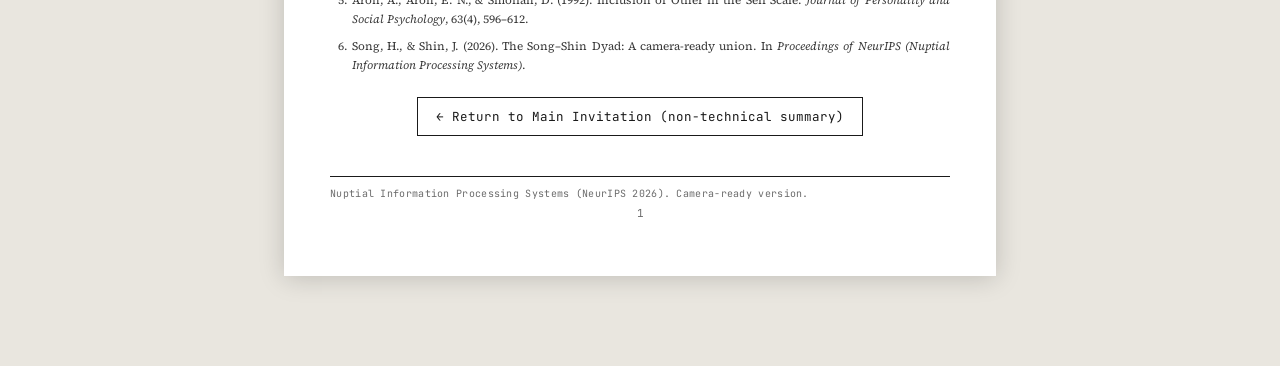
==== commit e30e3827: "Rework /analysis to match real NeurIPS single-column format Reference PDF showed the actual template" ====
--- a/analysis/index.html
+++ b/analysis/index.html
@@ -18,9 +18,9 @@
   <article class="paper">
     <div class="status-stamp">ACCEPTED</div>
 
-    <p class="venue-line">Nuptial Information Processing Systems (NeurIPS) 2026 · Camera-Ready Version</p>
+    <div class="top-rule"></div>
 
-    <h1 class="paper-title-en">Toward a Provably Stable Long-Term Pair Bond:<br>A Compatibility and Joint-Utility Analysis of the Song&ndash;Shin Dyad</h1>
+    <h1 class="paper-title-en"><span class="small-caps">Song&ndash;Shin Dyad</span>: Toward a Provably Stable Long-Term Pair Bond via Compatibility and Joint-Utility Analysis</h1>
     <p class="paper-title-kr">송호윤 · 신지수 결합에 대한 적합성 및 공동 효용 분석</p>
 
     <p class="authors">
@@ -29,15 +29,18 @@
       <span class="name">Ji-su Shin<span class="star">*</span></span><sup>2</sup>
     </p>
     <p class="affil">
-      <sup>1</sup>Song Family Research Group&emsp;·&emsp;<sup>2</sup>Shin Family Research Group<br>
+      <sup>1</sup>Song Family Research Group&emsp;&emsp;<sup>2</sup>Shin Family Research Group<br>
       Joint Laboratory for Long-Term Human Pair-Bonding, Daejeon &amp; Seoul, Republic of Korea
     </p>
-    <p class="equal-contrib">* Equal contribution. Author order determined by a single coin flip, replicated n=1, result irreproducible.</p>
+    <p class="emails">{hoyoon, jisu} at our-wedding.kr</p>
 
-    <div class="abstract-box">
-      <p><span class="label">Abstract.</span>
-      본 논문은 두 개체&mdash;송호윤(이하 개체 A)과 신지수(이하 개체 B)&mdash;간에 관측된 장기적 사회적 유대(long-term social bond)의 형성 과정과 안정성을 성격적, 행동적, 가치관적 측면에서 다각도로 분석한다. 관측 결과, 개체 A와 B는 상이한 초기 성향에도 불구하고 반복적 상호작용을 통해 안정적 균형 상태(stable equilibrium)에 수렴하였으며, 이는 선행 연구에서 보고된 단순 노출 효과<sup class="cite">[1]</sup> 및 삼각형 사랑 이론<sup class="cite">[2]</sup>의 예측과 대체로 일치한다. 본 연구는 나아가 두 개체가 공동으로 채택한 명시적 효용 함수(joint utility function)를 정식화하고, 해당 함수가 경제적 자원(wealth)과 정서적 자원(emotional capacity)을 동시에 극대화하며 제3자에 대한 관용(generosity) 제약을 만족하도록 설계되었음을 보인다. 본 연구의 최종 검증 절차는 2026년 10월 5일 공개 이벤트(public validation event)를 통해 수행되며, 독자는 §7의 Reproducibility Statement를 참고하여 해당 이벤트에 참여할 수 있다.</p>
+    <div class="footnote-block">
+      <p>* Equal contribution. Author order determined by a single coin flip, replicated n=1, result irreproducible.</p>
     </div>
+
+    <p class="abstract-head">Abstract</p>
+    <p class="abstract-body">
+    본 논문은 두 개체&mdash;송호윤(이하 개체 A)과 신지수(이하 개체 B)&mdash;간에 관측된 장기적 사회적 유대(long-term social bond)의 형성 과정과 안정성을 성격적, 행동적, 가치관적 측면에서 다각도로 분석한다. 관측 결과, 개체 A와 B는 상이한 초기 성향에도 불구하고 반복적 상호작용을 통해 안정적 균형 상태(stable equilibrium)에 수렴하였으며, 이는 선행 연구에서 보고된 단순 노출 효과<sup class="cite">[1]</sup> 및 삼각형 사랑 이론<sup class="cite">[2]</sup>의 예측과 대체로 일치한다. 본 연구는 나아가 두 개체가 공동으로 채택한 명시적 효용 함수(joint utility function)를 정식화하고, 해당 함수가 경제적 자원(wealth)과 정서적 자원(emotional capacity)을 동시에 극대화하며 제3자에 대한 관용(generosity) 제약을 만족하도록 설계되었음을 보인다. 본 연구의 최종 검증 절차는 2026년 10월 5일 공개 이벤트(public validation event)를 통해 수행되며, 독자는 §7의 Reproducibility Statement를 참고하여 해당 이벤트에 참여할 수 있다.</p>
     <p class="keywords"><span class="label">Keywords:</span> pair-bonding; long-term commitment; joint utility maximization; stable equilibrium; Daejeon gastronomy; distributed generosity</p>
 
     <div class="paper-body">
@@ -186,11 +189,8 @@
     </div>
 
     <a class="back-link" href="../index.html">&larr; Return to Main Invitation (non-technical summary)</a>
-    <div class="paper-footer">
-      <span>NeurIPS 2026</span>
-      <span>Song &amp; Shin (2026)</span>
-    </div>
-    <div class="page-num">&mdash; 1 &mdash;</div>
+    <div class="paper-footer">Nuptial Information Processing Systems (NeurIPS 2026). Camera-ready version.</div>
+    <div class="page-num">1</div>
   </article>
 </div>
 
--- a/assets/css/analysis.css
+++ b/assets/css/analysis.css
@@ -9,6 +9,8 @@
   --muted: #6b6b6b;
   --accent: #7a1f2b;
   --accent-soft: #a8434f;
+  --cite: #2f6f52;
+  --xref: #1b4f8a;
   --table-line: #1a1a1a;
   --serif-kr: "Noto Serif KR", serif;
   --serif-en: "Source Serif 4", "Times New Roman", Times, serif;
@@ -40,7 +42,7 @@
 .arxiv-bar a { color: #fff; text-decoration: underline; }
 
 .paper-shell {
-  max-width: 880px;
+  max-width: 740px;
   margin: 0 auto;
   padding: 26px 14px 90px;
 }
@@ -48,8 +50,14 @@
 .paper {
   background: var(--paper-bg);
   box-shadow: 0 2px 24px rgba(0,0,0,0.18);
-  padding: 46px 40px 56px;
+  padding: 44px 46px 56px;
   position: relative;
+}
+
+.top-rule {
+  height: 3px;
+  background: var(--ink);
+  margin-bottom: 34px;
 }
 
 .status-stamp {
@@ -77,118 +85,111 @@
 }
 
 /* ---------- Header ---------- */
-.venue-line {
-  text-align: center;
-  font-size: 12px;
-  letter-spacing: 0.12em;
-  color: var(--muted);
-  text-transform: uppercase;
-  margin-bottom: 22px;
-  font-family: var(--mono);
-}
-
 .paper-title-en {
   text-align: center;
-  font-size: 26px;
-  font-weight: 700;
-  line-height: 1.35;
-  margin: 0 0 8px;
-  letter-spacing: -0.01em;
-}
+  font-size: 25px;
+  font-weight: 700;
+  line-height: 1.32;
+  margin: 0 0 10px;
+  letter-spacing: -0.005em;
+}
+.paper-title-en .small-caps { font-variant: small-caps; letter-spacing: 0.02em; }
 .paper-title-kr {
   text-align: center;
   font-family: var(--serif-kr);
-  font-size: 15px;
-  color: var(--muted);
-  margin: 0 0 26px;
+  font-size: 14.5px;
+  color: var(--muted);
+  margin: 0 0 28px;
 }
 
 .authors {
   text-align: center;
-  font-size: 15px;
-  margin-bottom: 4px;
+  font-size: 14.5px;
+  margin-bottom: 6px;
 }
 .authors .name { font-weight: 600; }
-.authors .star { color: var(--accent); }
+.authors .star { color: var(--ink); }
 .affil {
   text-align: center;
   font-size: 12px;
-  color: var(--muted);
-  font-style: italic;
-  margin-bottom: 26px;
-}
-.equal-contrib {
-  text-align: center;
-  font-size: 11px;
-  color: var(--muted);
-  margin-bottom: 34px;
-}
-
-.abstract-box {
-  border-top: 1.4px solid var(--rule);
-  border-bottom: 1.4px solid var(--rule);
-  padding: 18px 6px;
-  margin-bottom: 10px;
-}
-.abstract-box .label {
-  font-weight: 700;
-  font-style: italic;
-  margin-right: 4px;
-}
-.abstract-box p { margin: 0; font-size: 13.5px; line-height: 1.75; text-align: justify; }
+  color: var(--ink-soft);
+  margin-bottom: 8px;
+}
+.emails {
+  text-align: center;
+  font-family: var(--mono);
+  font-size: 11px;
+  color: var(--muted);
+  margin-bottom: 30px;
+}
+
+.footnote-block {
+  border-top: 1px solid var(--rule);
+  width: 220px;
+  padding-top: 6px;
+  margin: 0 0 10px;
+}
+.footnote-block p {
+  font-size: 10.5px;
+  color: var(--ink-soft);
+  line-height: 1.6;
+  margin: 0 0 3px;
+}
+
+.abstract-head {
+  text-align: center;
+  font-weight: 700;
+  font-size: 13.5px;
+  margin: 8px 0 10px;
+}
+.abstract-body {
+  font-size: 13px;
+  line-height: 1.75;
+  text-align: justify;
+  margin: 0 0 22px;
+}
 
 .keywords {
   font-size: 12.5px;
-  margin: 14px 0 36px;
-  color: var(--ink-soft);
-}
-.keywords .label { font-weight: 700; font-style: italic; }
-
-/* ---------- Body / two-column ---------- */
+  margin: 0 0 34px;
+  color: var(--ink-soft);
+  line-height: 1.6;
+}
+.keywords .label { font-weight: 700; }
+
+/* ---------- Body (single column, like the real NeurIPS template) ---------- */
 .paper-body {
-  column-count: 1;
-  column-gap: 34px;
   font-size: 13.5px;
   line-height: 1.78;
   text-align: justify;
 }
-@media (min-width: 720px) {
-  .paper-body { column-count: 2; }
-}
 
 .paper-body h2 {
-  font-size: 14.5px;
-  font-weight: 700;
-  margin: 0 0 10px;
-  break-after: avoid;
-  break-inside: avoid;
+  font-size: 15px;
+  font-weight: 700;
+  margin: 26px 0 10px;
 }
 .paper-body h3 {
   font-size: 13.5px;
   font-weight: 700;
-  font-style: italic;
   margin: 18px 0 8px;
-  break-after: avoid;
 }
 .paper-body p { margin: 0 0 12px; }
 .paper-body .section { margin-bottom: 4px; }
+.lead-in { font-weight: 700; }
 
 .eqn {
   font-family: var(--mono);
-  font-size: 12.5px;
-  text-align: center;
-  margin: 14px 0;
-  padding: 10px 6px;
-  background: #f4f2ec;
-  border-left: 3px solid var(--accent);
-  break-inside: avoid;
+  font-size: 13px;
+  text-align: center;
+  margin: 16px 0;
+  padding: 4px 0;
 }
 .eqn-num { float: right; color: var(--muted); }
 
 .footnote {
   font-size: 11px;
   color: var(--muted);
-  break-inside: avoid;
 }
 
 blockquote.note {
@@ -199,13 +200,12 @@
   font-size: 12.5px;
   font-style: italic;
   color: var(--ink-soft);
-  break-inside: avoid;
-}
-
-/* ---------- Tables ---------- */
+}
+
+/* ---------- Tables (booktabs style) ---------- */
 .table-wrap {
-  break-inside: avoid-column;
   margin: 6px 0 18px;
+  overflow-x: auto;
 }
 .table-caption {
   font-size: 12px;
@@ -221,18 +221,17 @@
 table.academic thead tr { border-top: 1.4px solid var(--table-line); border-bottom: 1px solid var(--table-line); }
 table.academic tbody tr:last-child { border-bottom: 1.4px solid var(--table-line); }
 table.academic th, table.academic td {
-  padding: 5px 6px;
+  padding: 5px 8px;
   text-align: left;
   vertical-align: top;
 }
-table.academic th { font-weight: 700; }
+table.academic th { font-weight: 700; font-variant: small-caps; letter-spacing: 0.02em; }
 table.academic td.num, table.academic th.num { text-align: right; font-family: var(--mono); }
 
 /* ---------- Reproducibility / event details ---------- */
 .repro {
-  break-inside: avoid-column;
   border: 1px solid var(--rule);
-  padding: 14px 14px 8px;
+  padding: 14px 16px 8px;
   margin: 6px 0 18px;
   background: #fbfaf7;
 }
@@ -287,31 +286,27 @@
 
 /* ---------- References ---------- */
 .references {
-  break-inside: avoid-column;
   font-size: 11.5px;
   line-height: 1.65;
   color: var(--ink-soft);
 }
-.references ol { margin: 0; padding-left: 18px; }
-.references li { margin-bottom: 6px; }
+.references ol { margin: 0; padding-left: 20px; }
+.references li { margin-bottom: 8px; padding-left: 2px; }
+.references em { font-style: italic; }
 
 .ack {
-  font-size: 12px;
-  font-style: italic;
-  color: var(--ink-soft);
-  break-inside: avoid-column;
-}
-
-/* ---------- Footer / nav ---------- */
+  font-size: 12.5px;
+  color: var(--ink-soft);
+}
+
+/* ---------- Footer ---------- */
 .paper-footer {
   margin-top: 40px;
-  padding-top: 16px;
+  padding-top: 10px;
   border-top: 1px solid var(--rule);
-  display: flex;
-  justify-content: space-between;
-  align-items: center;
-  font-family: var(--mono);
-  font-size: 10.5px;
+  font-family: var(--mono);
+  font-size: 10px;
+  letter-spacing: 0.03em;
   color: var(--muted);
 }
 
@@ -335,7 +330,24 @@
   font-family: var(--mono);
   font-size: 11px;
   color: var(--muted);
-  margin-top: 18px;
-}
-
-sup.cite { color: var(--accent); font-weight: 600; }
+  margin-top: 6px;
+}
+
+.cite, sup.cite {
+  color: var(--cite);
+  font-weight: 500;
+  vertical-align: baseline;
+  font-size: 1em;
+  top: 0;
+}
+.xref { color: var(--xref); text-decoration: none; }
+
+.url-box {
+  display: inline-block;
+  border: 1px solid #4a9d8f;
+  color: #1a6e5f;
+  font-family: var(--mono);
+  font-size: 11px;
+  padding: 1px 5px;
+  text-decoration: none;
+}
